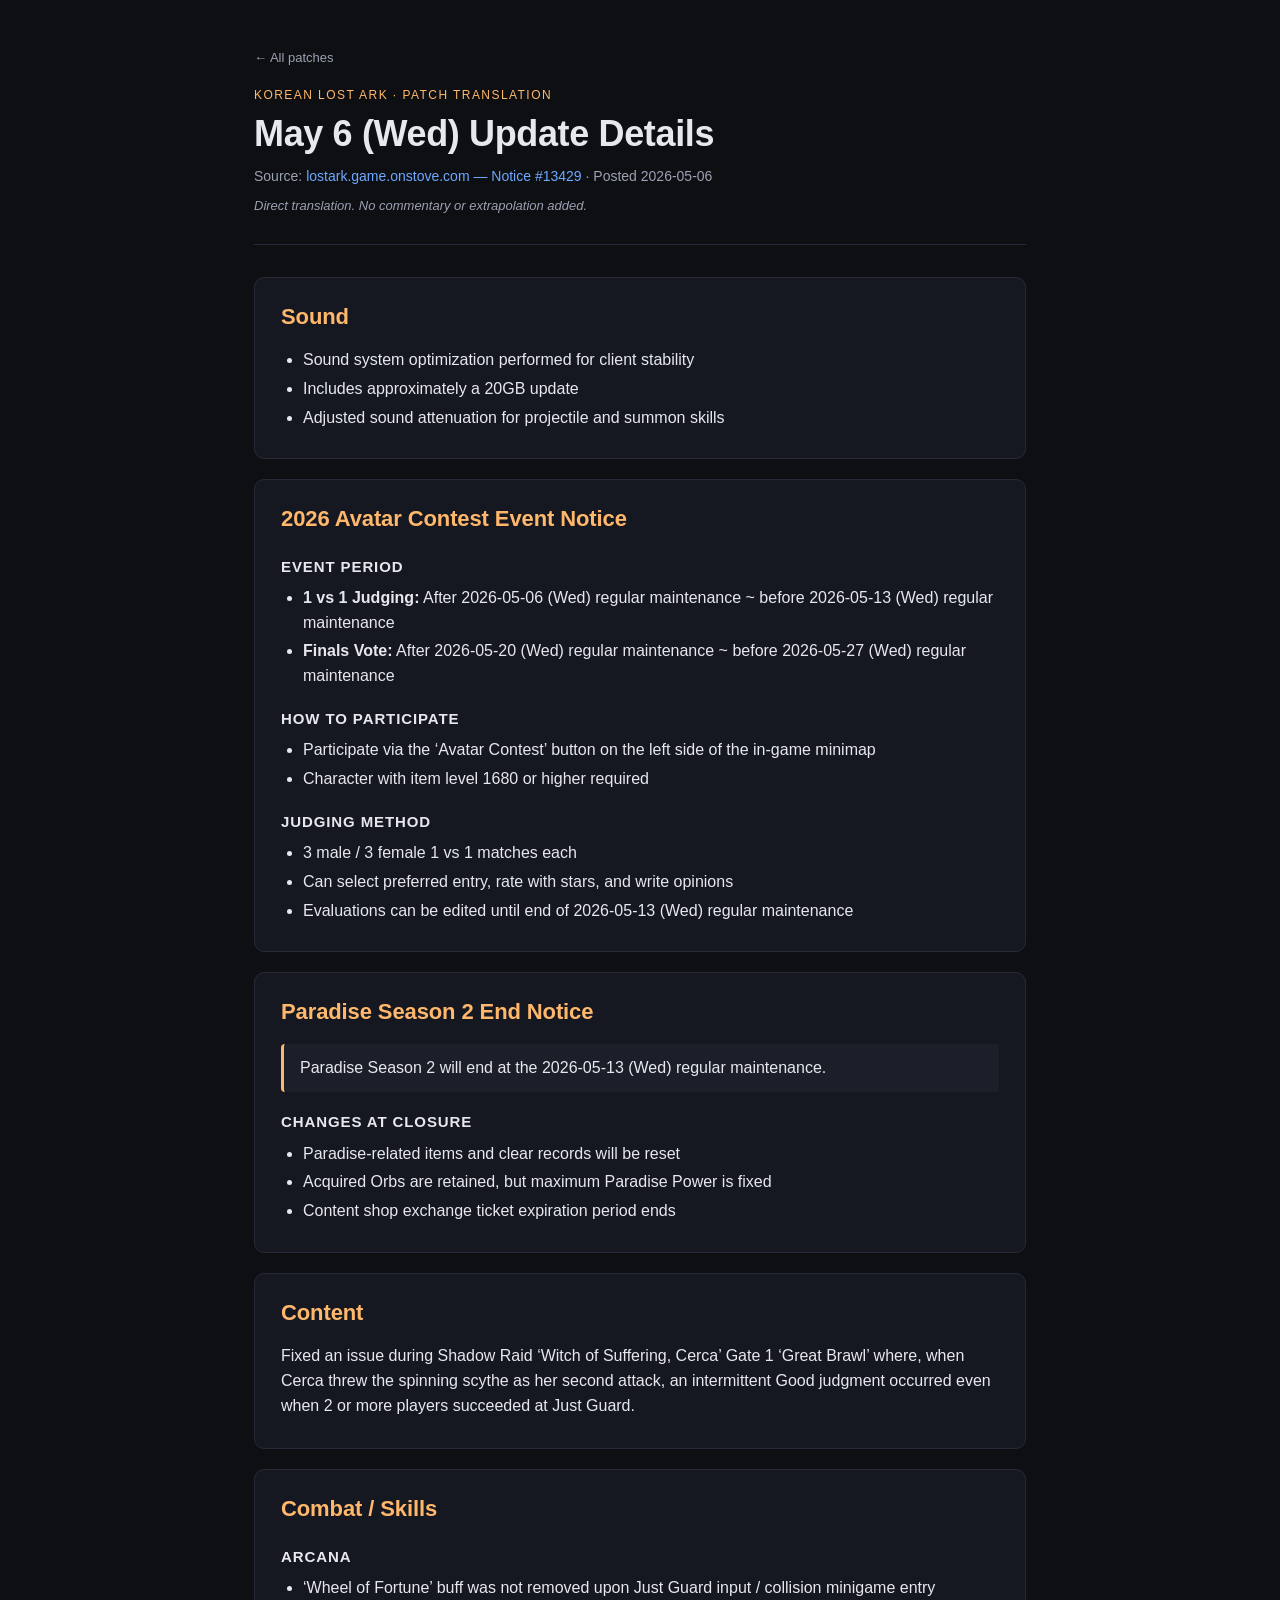
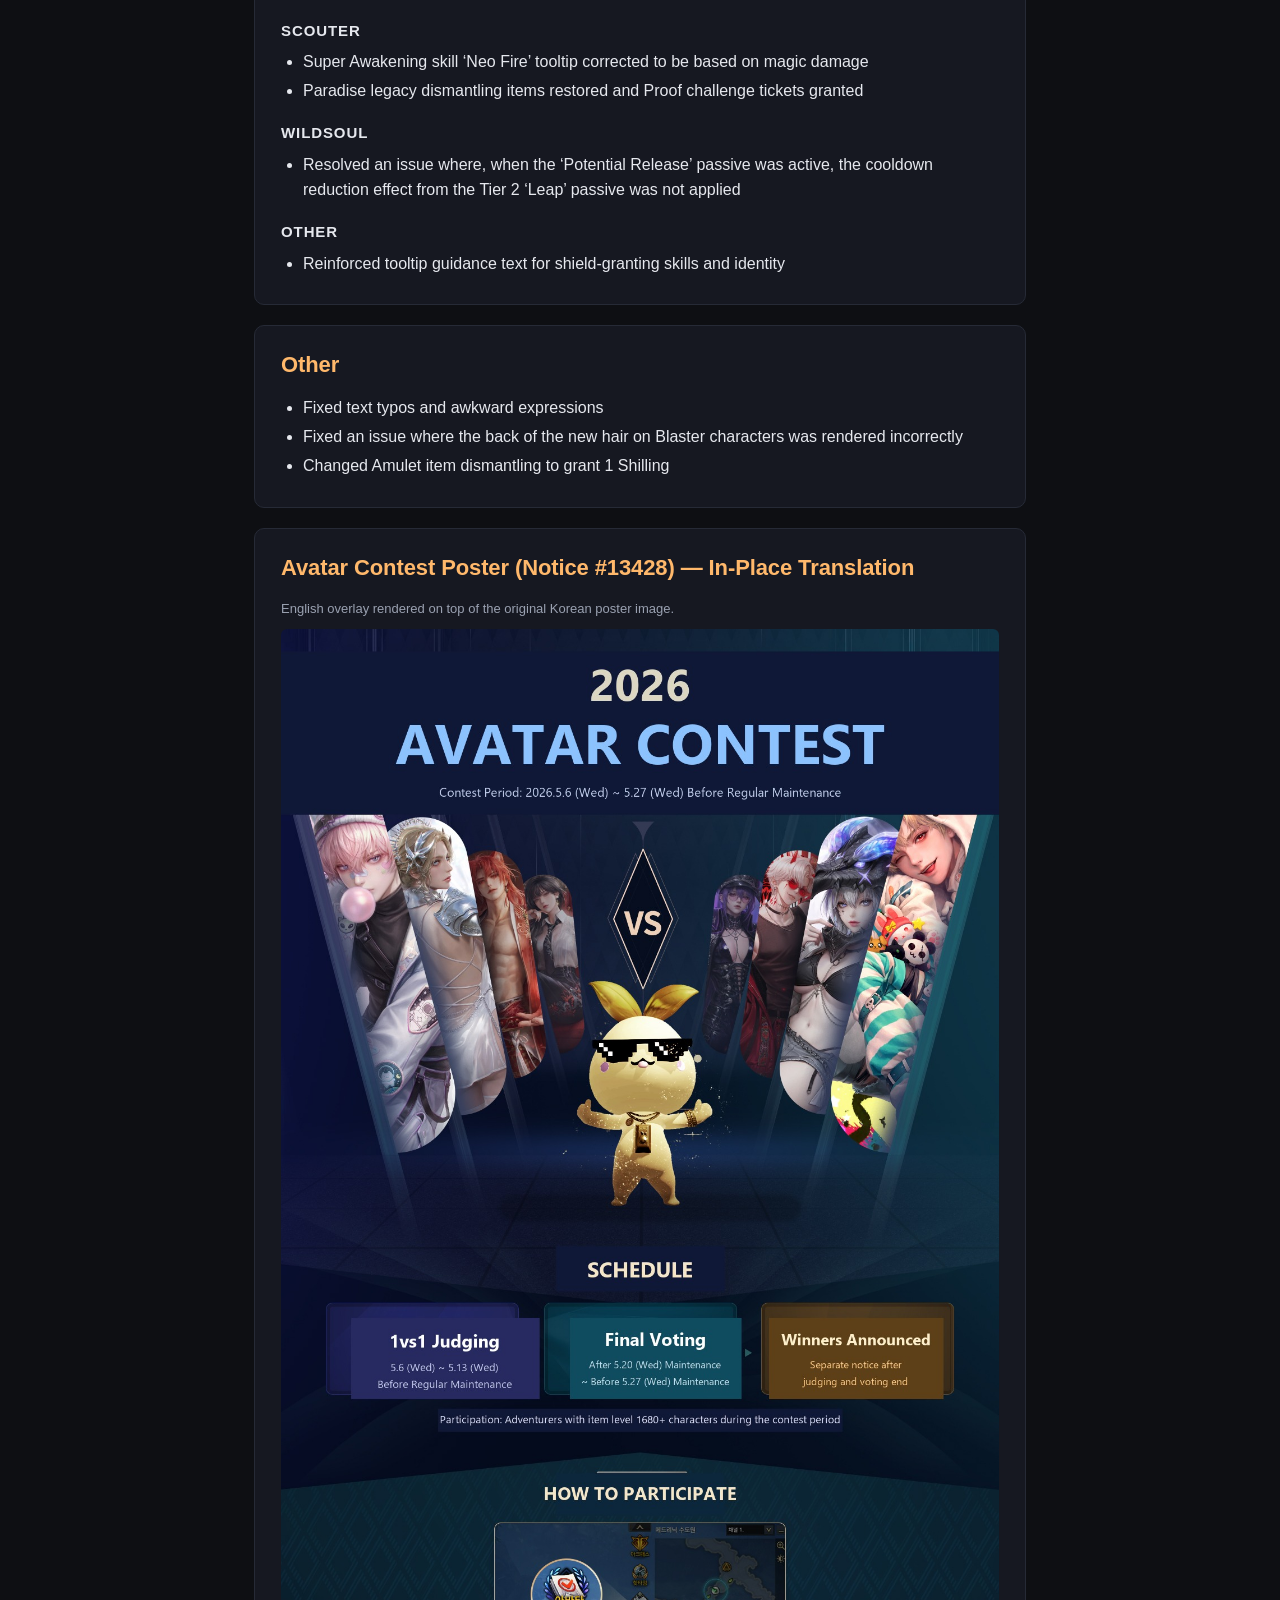
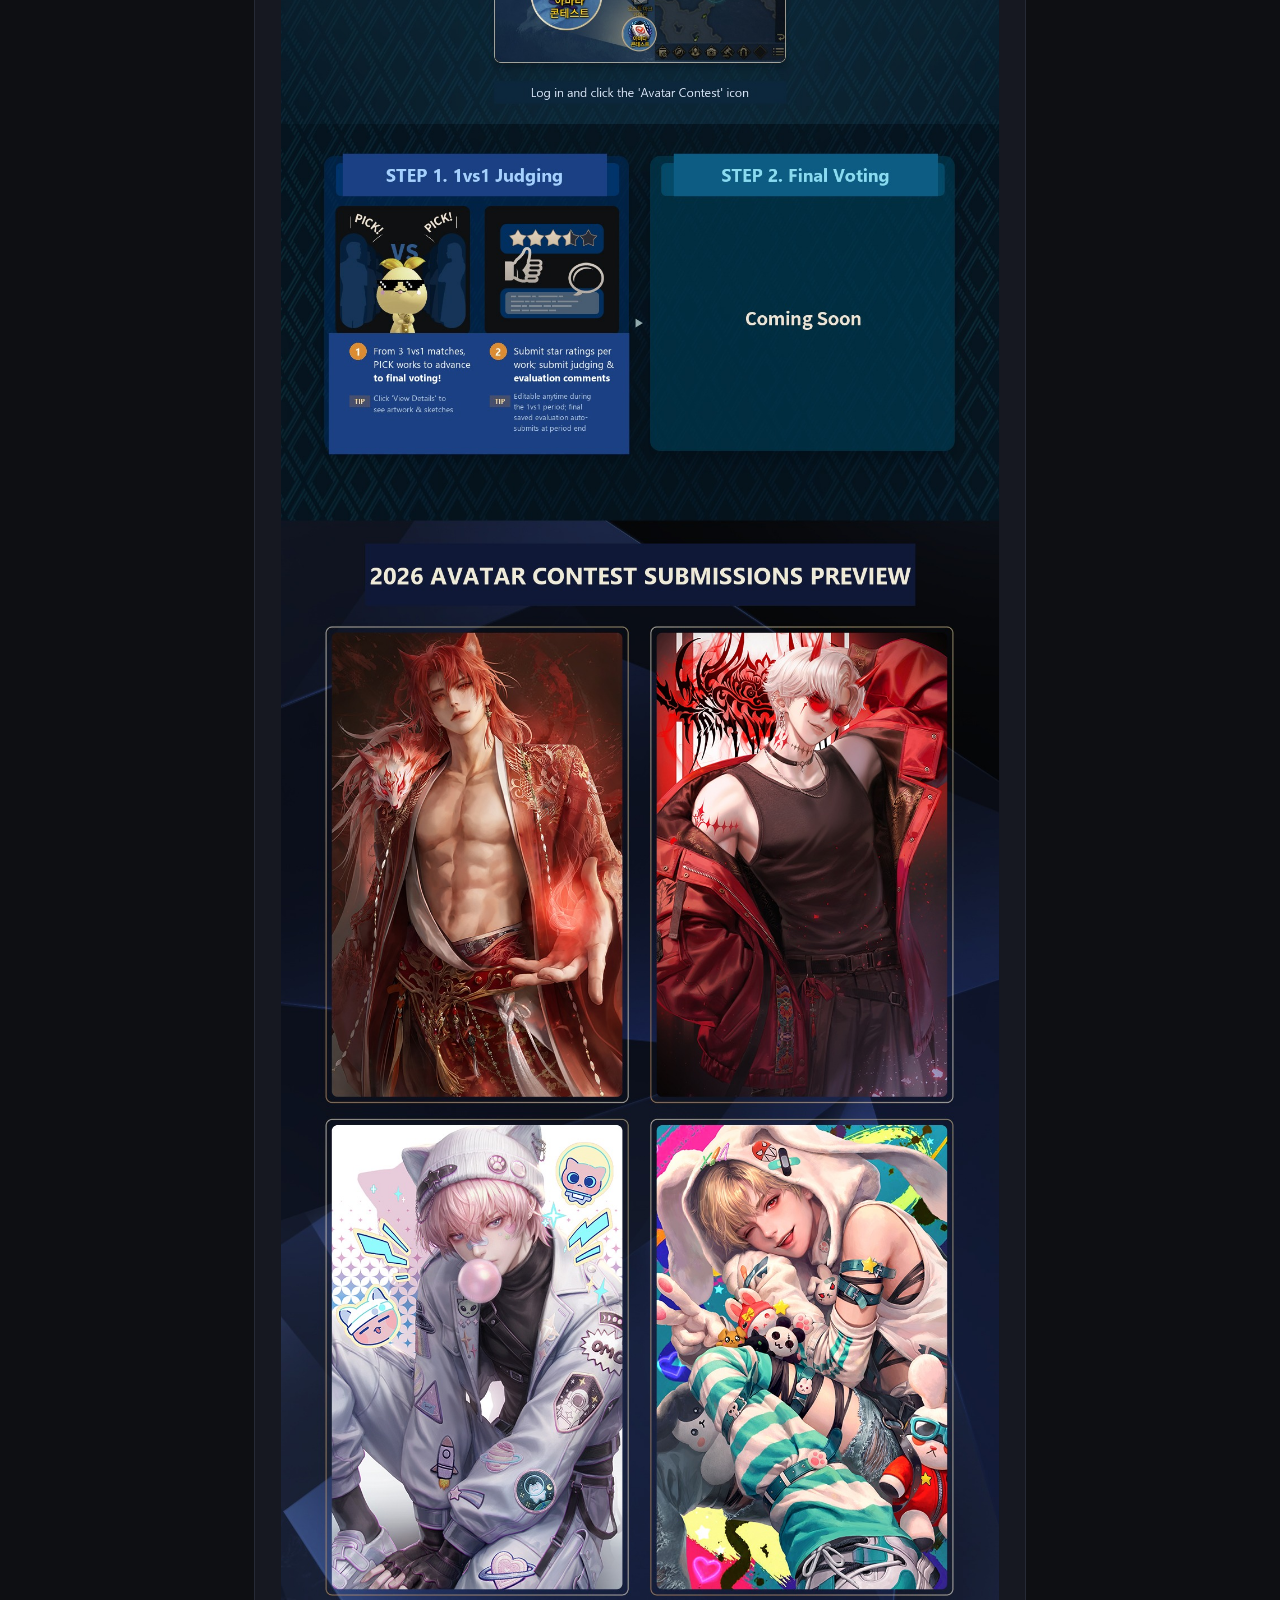
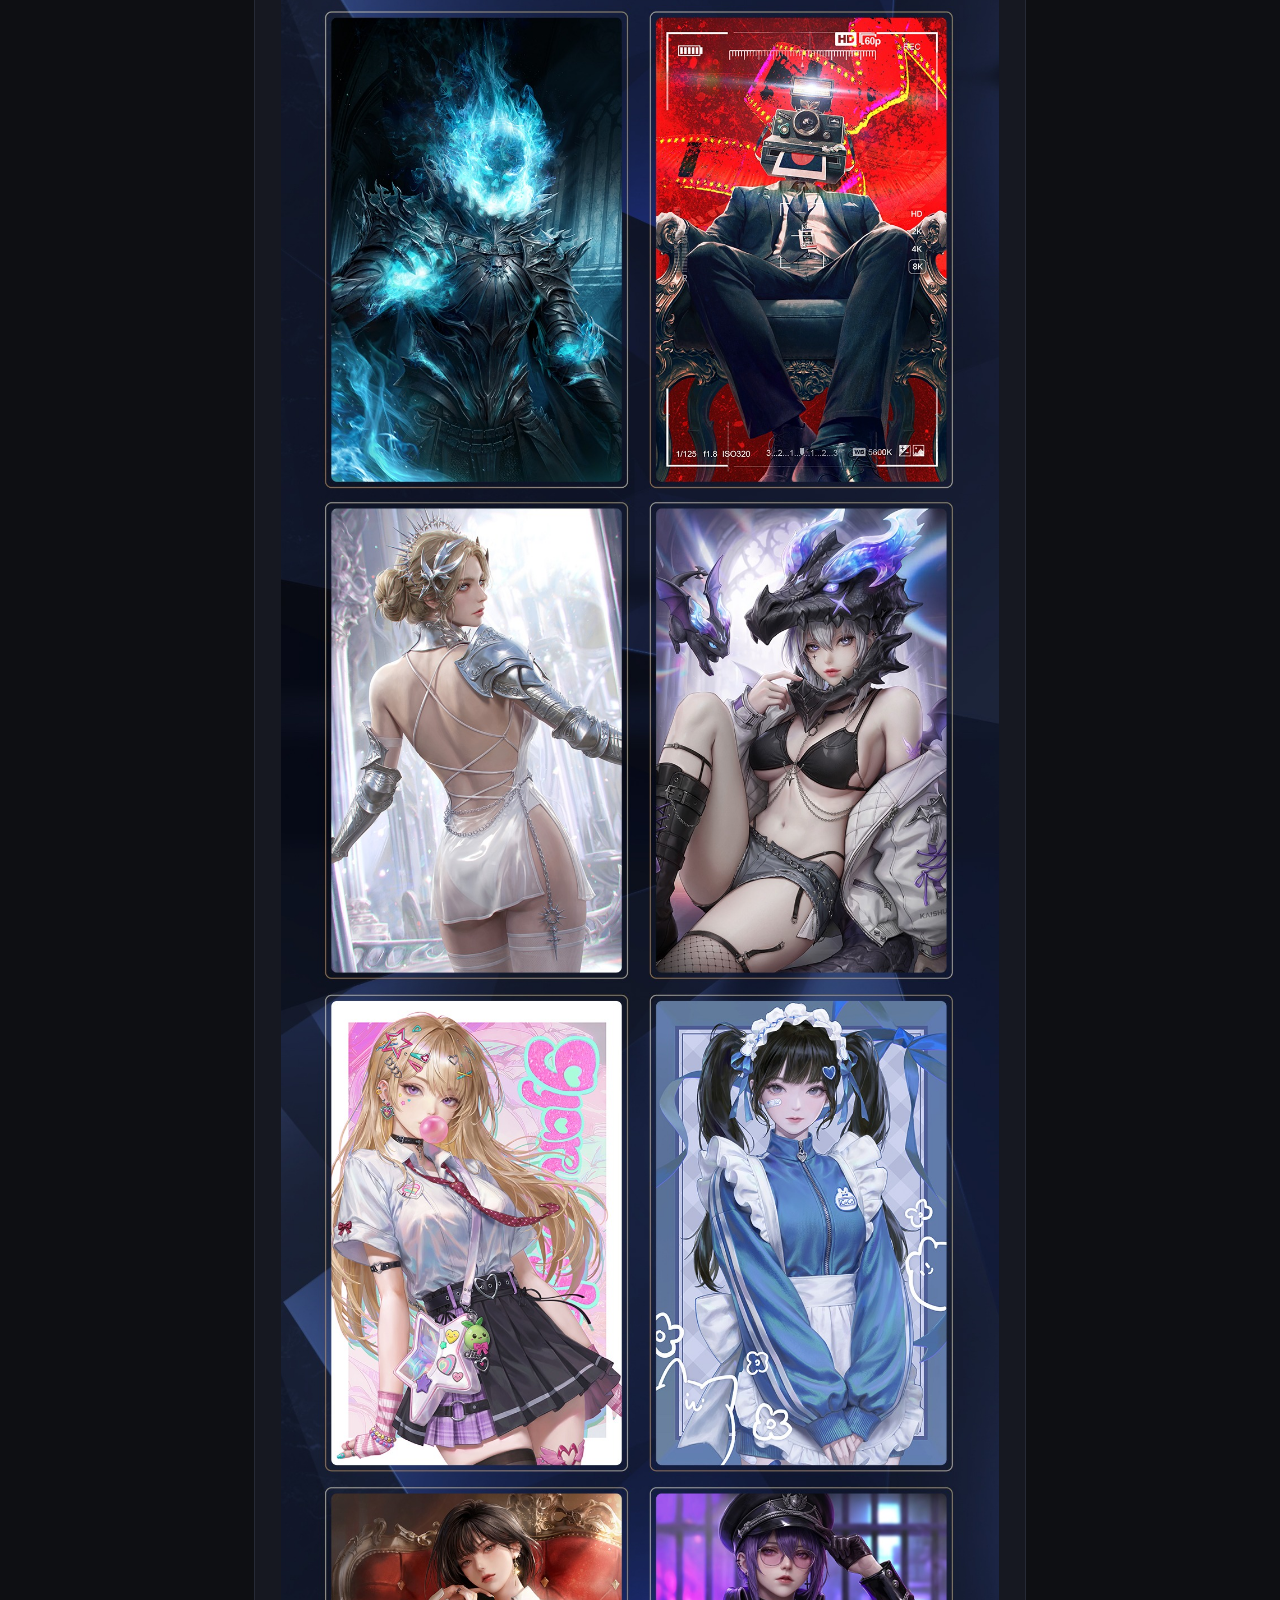
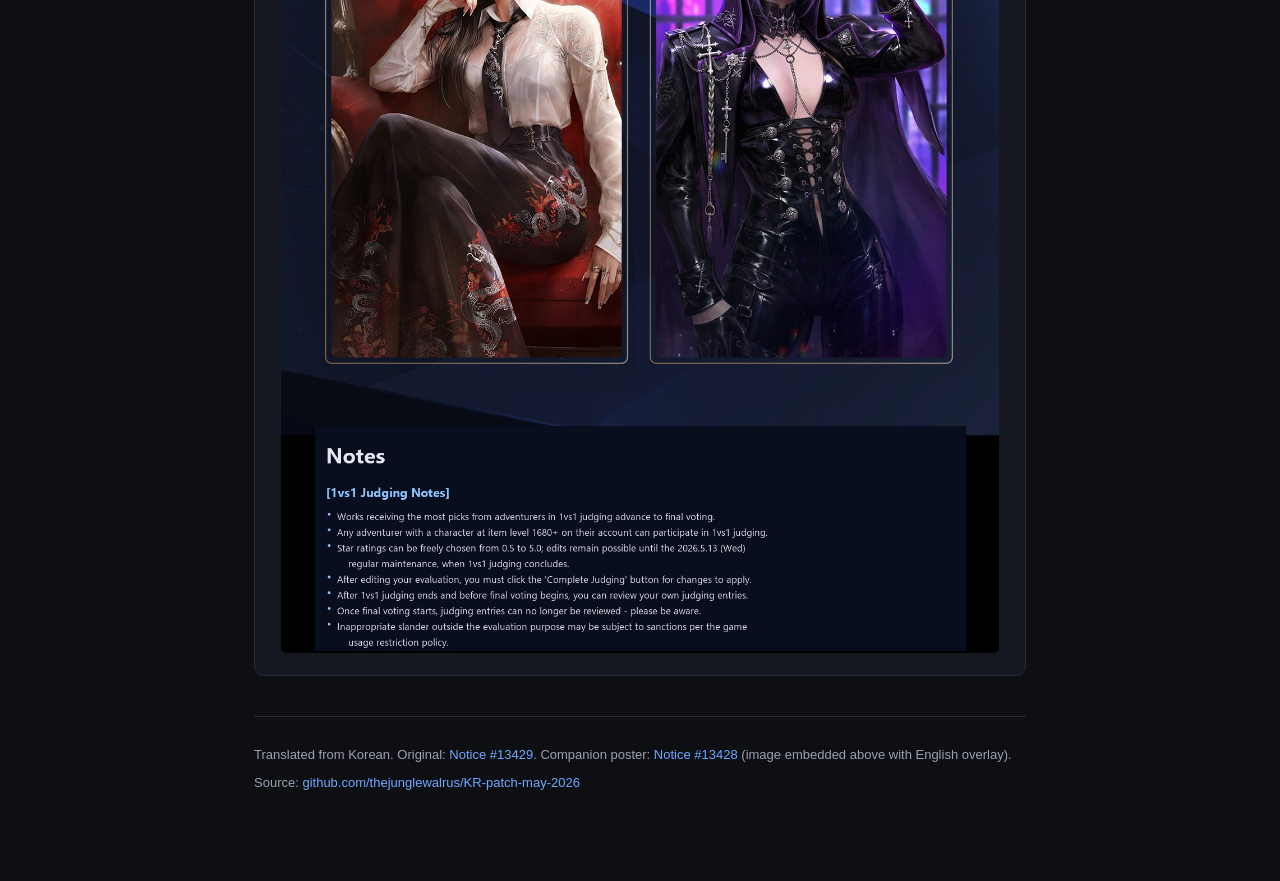
==== patch-2026-05-06.html @ fd9c6ab4 "Add May 27 patch (#13449) + restructure into a hub index - Move May 6 content to patch-2026-05-06.ht" ====
<!doctype html>
<html lang="en">
<head>
<meta charset="utf-8" />
<meta name="viewport" content="width=device-width, initial-scale=1" />
<title>KR Lost Ark — May 6, 2026 Patch Notes (English)</title>
<meta name="description" content="English translation of the Korean Lost Ark May 6, 2026 patch notes." />
<link rel="stylesheet" href="style.css" />
</head>
<body>
<main>
  <p class="nav"><a href="./">&larr; All patches</a></p>

  <header class="hero">
    <p class="kicker">Korean Lost Ark · Patch Translation</p>
    <h1>May 6 (Wed) Update Details</h1>
    <p class="meta">
      Source: <a href="https://lostark.game.onstove.com/News/Notice/Views/13429" rel="noopener" target="_blank">lostark.game.onstove.com — Notice #13429</a>
      · Posted 2026-05-06
    </p>
    <p class="disclaimer">Direct translation. No commentary or extrapolation added.</p>
  </header>

  <section>
    <h2>Sound</h2>
    <ul>
      <li>Sound system optimization performed for client stability</li>
      <li>Includes approximately a 20GB update</li>
      <li>Adjusted sound attenuation for projectile and summon skills</li>
    </ul>
  </section>

  <section>
    <h2>2026 Avatar Contest Event Notice</h2>

    <h3>Event Period</h3>
    <ul>
      <li><strong>1 vs 1 Judging:</strong> After 2026-05-06 (Wed) regular maintenance ~ before 2026-05-13 (Wed) regular maintenance</li>
      <li><strong>Finals Vote:</strong> After 2026-05-20 (Wed) regular maintenance ~ before 2026-05-27 (Wed) regular maintenance</li>
    </ul>

    <h3>How to Participate</h3>
    <ul>
      <li>Participate via the &lsquo;Avatar Contest&rsquo; button on the left side of the in-game minimap</li>
      <li>Character with item level 1680 or higher required</li>
    </ul>

    <h3>Judging Method</h3>
    <ul>
      <li>3 male / 3 female 1 vs 1 matches each</li>
      <li>Can select preferred entry, rate with stars, and write opinions</li>
      <li>Evaluations can be edited until end of 2026-05-13 (Wed) regular maintenance</li>
    </ul>
  </section>

  <section>
    <h2>Paradise Season 2 End Notice</h2>
    <blockquote>Paradise Season 2 will end at the 2026-05-13 (Wed) regular maintenance.</blockquote>

    <h3>Changes at Closure</h3>
    <ul>
      <li>Paradise-related items and clear records will be reset</li>
      <li>Acquired Orbs are retained, but maximum Paradise Power is fixed</li>
      <li>Content shop exchange ticket expiration period ends</li>
    </ul>
  </section>

  <section>
    <h2>Content</h2>
    <p>
      Fixed an issue during Shadow Raid &lsquo;Witch of Suffering, Cerca&rsquo; Gate 1 &lsquo;Great Brawl&rsquo; where, when Cerca threw the spinning scythe as her second attack, an intermittent Good judgment occurred even when 2 or more players succeeded at Just Guard.
    </p>
  </section>

  <section>
    <h2>Combat / Skills</h2>

    <h3>Arcana</h3>
    <ul>
      <li>&lsquo;Wheel of Fortune&rsquo; buff was not removed upon Just Guard input / collision minigame entry</li>
    </ul>

    <h3>Scouter</h3>
    <ul>
      <li>Super Awakening skill &lsquo;Neo Fire&rsquo; tooltip corrected to be based on magic damage</li>
      <li>Paradise legacy dismantling items restored and Proof challenge tickets granted</li>
    </ul>

    <h3>Wildsoul</h3>
    <ul>
      <li>Resolved an issue where, when the &lsquo;Potential Release&rsquo; passive was active, the cooldown reduction effect from the Tier 2 &lsquo;Leap&rsquo; passive was not applied</li>
    </ul>

    <h3>Other</h3>
    <ul>
      <li>Reinforced tooltip guidance text for shield-granting skills and identity</li>
    </ul>
  </section>

  <section>
    <h2>Other</h2>
    <ul>
      <li>Fixed text typos and awkward expressions</li>
      <li>Fixed an issue where the back of the new hair on Blaster characters was rendered incorrectly</li>
      <li>Changed Amulet item dismantling to grant 1 Shilling</li>
    </ul>
  </section>

  <section class="poster">
    <h2>Avatar Contest Poster (Notice #13428) — In-Place Translation</h2>
    <p class="poster-note">English overlay rendered on top of the original Korean poster image.</p>
    <a href="images/avatar-contest-translated.jpg" target="_blank" rel="noopener">
      <img src="images/avatar-contest-translated.jpg"
           alt="2026 Avatar Contest poster, Korean text replaced with English translation in place"
           loading="lazy" />
    </a>
  </section>

  <footer>
    <p>
      Translated from Korean. Original: <a href="https://lostark.game.onstove.com/News/Notice/Views/13429" rel="noopener" target="_blank">Notice #13429</a>.
      Companion poster: <a href="https://lostark.game.onstove.com/News/Notice/Views/13428" rel="noopener" target="_blank">Notice #13428</a> (image embedded above with English overlay).
    </p>
    <p class="repo">Source: <a href="https://github.com/thejunglewalrus/KR-patch-may-2026" rel="noopener" target="_blank">github.com/thejunglewalrus/KR-patch-may-2026</a></p>
  </footer>
</main>
</body>
</html>
---- style.css ----
:root {
  --bg: #0e0f13;
  --panel: #161821;
  --border: #262a36;
  --text: #e6e8ee;
  --muted: #9aa1b1;
  --accent: #ffb86b;
  --accent-2: #6ea8ff;
  --quote: #1c1f2a;
}

* { box-sizing: border-box; }

html, body {
  margin: 0;
  padding: 0;
  background: var(--bg);
  color: var(--text);
  font-family: -apple-system, BlinkMacSystemFont, "Segoe UI", Roboto, "Helvetica Neue", Arial, sans-serif;
  line-height: 1.55;
  -webkit-font-smoothing: antialiased;
}

main {
  max-width: 820px;
  margin: 0 auto;
  padding: 48px 24px 80px;
}

a {
  color: var(--accent-2);
  text-decoration: none;
}
a:hover { text-decoration: underline; }

.hero {
  border-bottom: 1px solid var(--border);
  padding-bottom: 28px;
  margin-bottom: 32px;
}

.kicker {
  text-transform: uppercase;
  letter-spacing: 0.12em;
  font-size: 12px;
  color: var(--accent);
  margin: 0 0 8px;
}

h1 {
  font-size: 36px;
  line-height: 1.15;
  margin: 0 0 12px;
  letter-spacing: -0.01em;
}

.meta {
  color: var(--muted);
  font-size: 14px;
  margin: 0 0 6px;
}

.disclaimer {
  color: var(--muted);
  font-size: 13px;
  font-style: italic;
  margin: 8px 0 0;
}

section {
  background: var(--panel);
  border: 1px solid var(--border);
  border-radius: 10px;
  padding: 22px 26px;
  margin: 0 0 20px;
}

h2 {
  font-size: 22px;
  margin: 0 0 14px;
  color: var(--accent);
  letter-spacing: -0.005em;
}

h3 {
  font-size: 15px;
  margin: 18px 0 8px;
  color: var(--text);
  text-transform: uppercase;
  letter-spacing: 0.06em;
}

ul {
  margin: 6px 0 6px;
  padding-left: 22px;
}

li {
  margin: 4px 0;
}

p { margin: 8px 0; }

blockquote {
  margin: 10px 0;
  padding: 12px 16px;
  background: var(--quote);
  border-left: 3px solid var(--accent);
  border-radius: 4px;
  color: var(--text);
}

.nav {
  font-size: 13px;
  color: var(--muted);
  margin: 0 0 18px;
}

.nav a {
  color: var(--muted);
}

.patch-list {
  list-style: none;
  padding: 0;
  margin: 0;
}

.patch-list li {
  border-top: 1px solid var(--border);
  padding: 16px 0;
  margin: 0;
}

.patch-list li:first-child {
  border-top: none;
  padding-top: 4px;
}

.patch-list a {
  display: block;
  font-size: 17px;
  margin-bottom: 6px;
}

.patch-list .patch-meta {
  display: block;
  color: var(--muted);
  font-size: 13.5px;
  line-height: 1.5;
}

.translation-notes h2 {
  color: var(--accent-2);
}

.translation-notes li {
  font-size: 14px;
  color: var(--muted);
}

.translation-notes li strong {
  color: var(--text);
}

.poster img {
  display: block;
  width: 100%;
  height: auto;
  border-radius: 6px;
  margin-top: 10px;
}

.poster-note {
  color: var(--muted);
  font-size: 13px;
  margin: 0 0 4px;
}

footer {
  margin-top: 40px;
  padding-top: 20px;
  border-top: 1px solid var(--border);
  font-size: 13px;
  color: var(--muted);
}

footer .repo { margin-top: 6px; }

@media (max-width: 600px) {
  main { padding: 28px 16px 60px; }
  h1 { font-size: 28px; }
  section { padding: 18px 18px; }
}
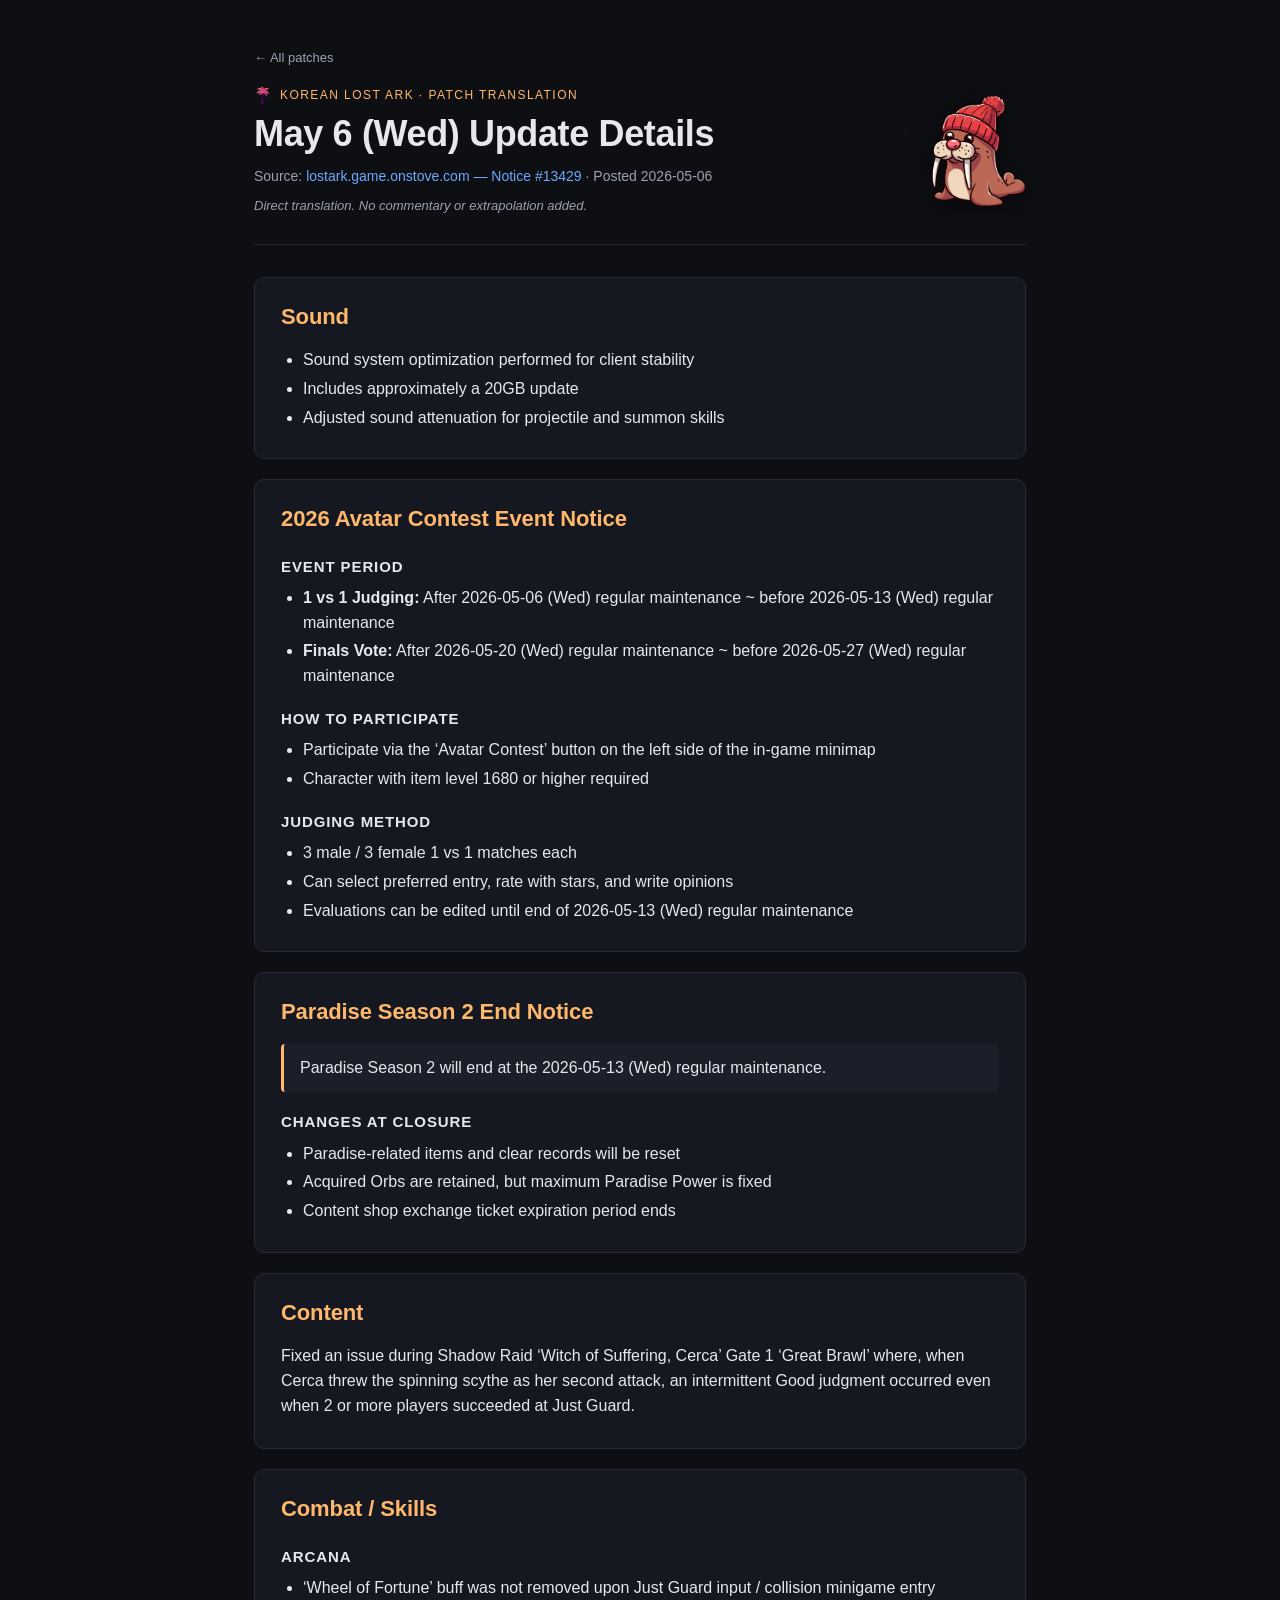
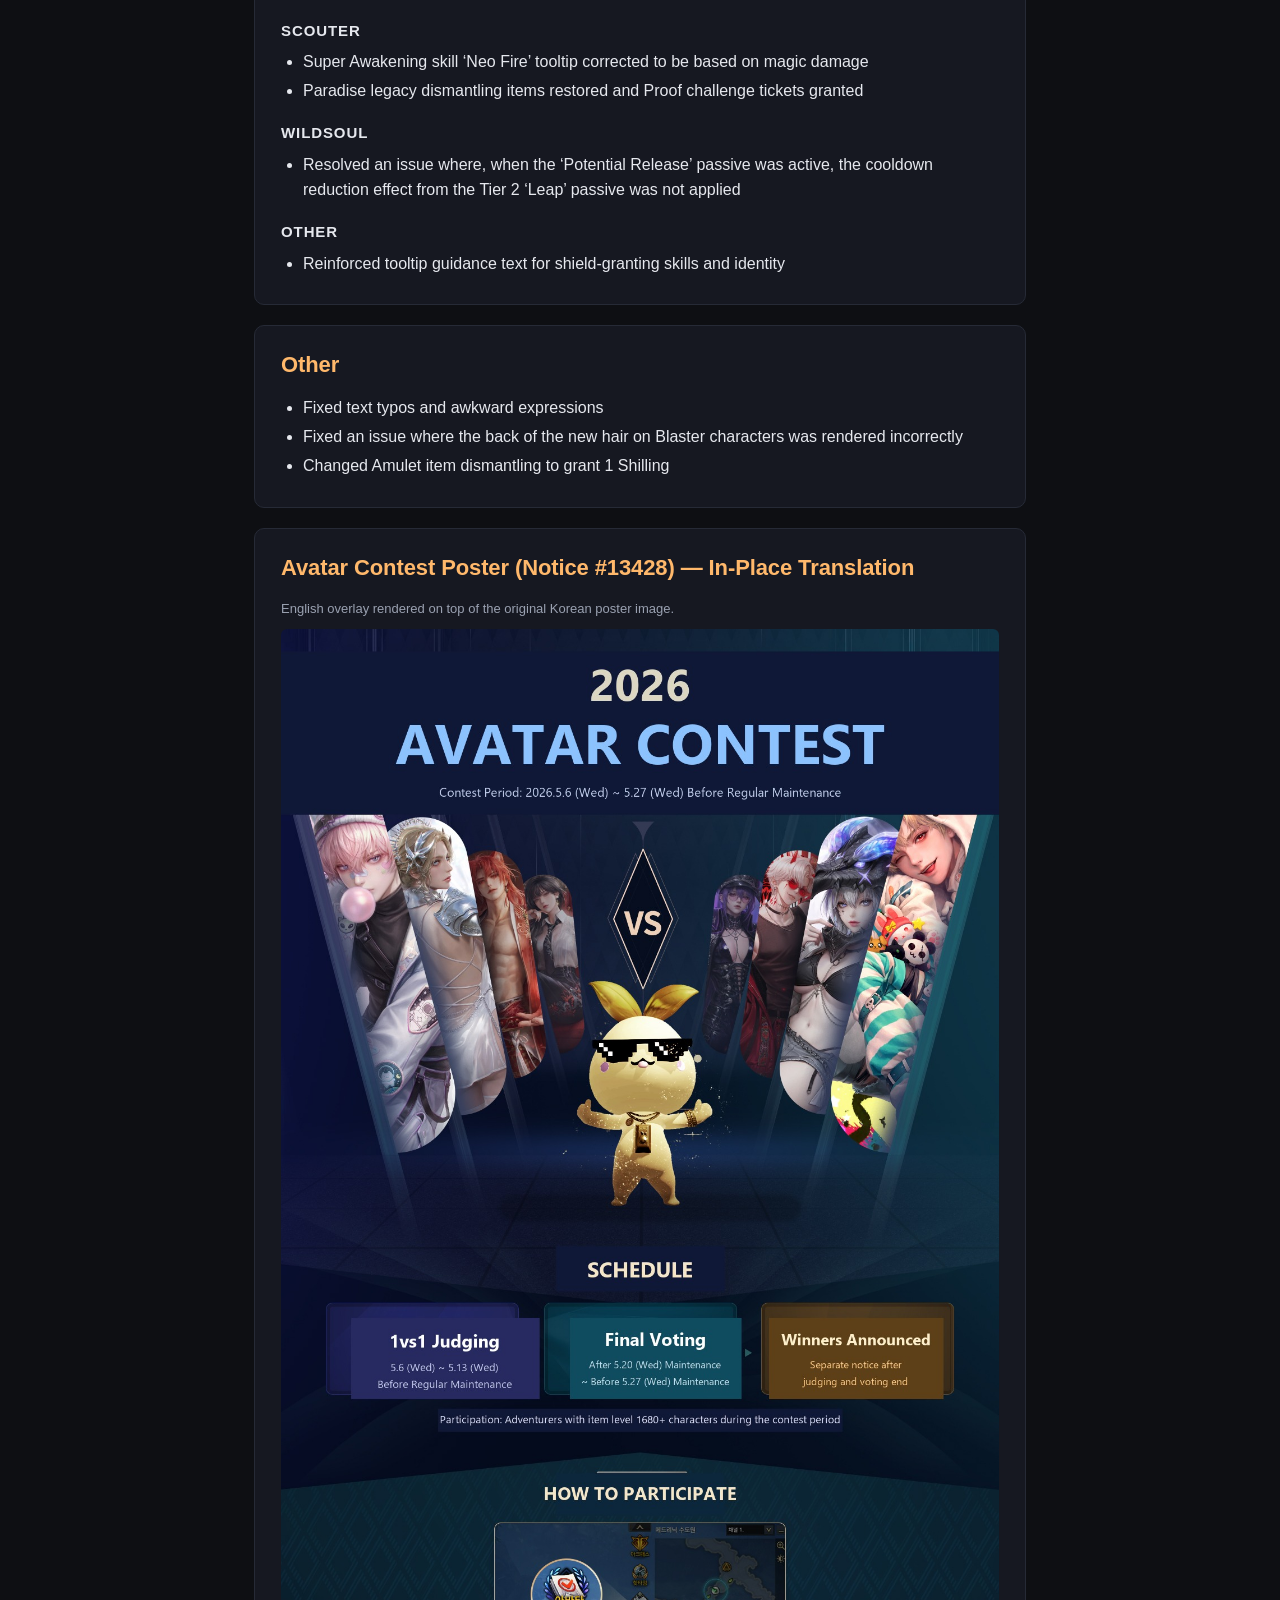
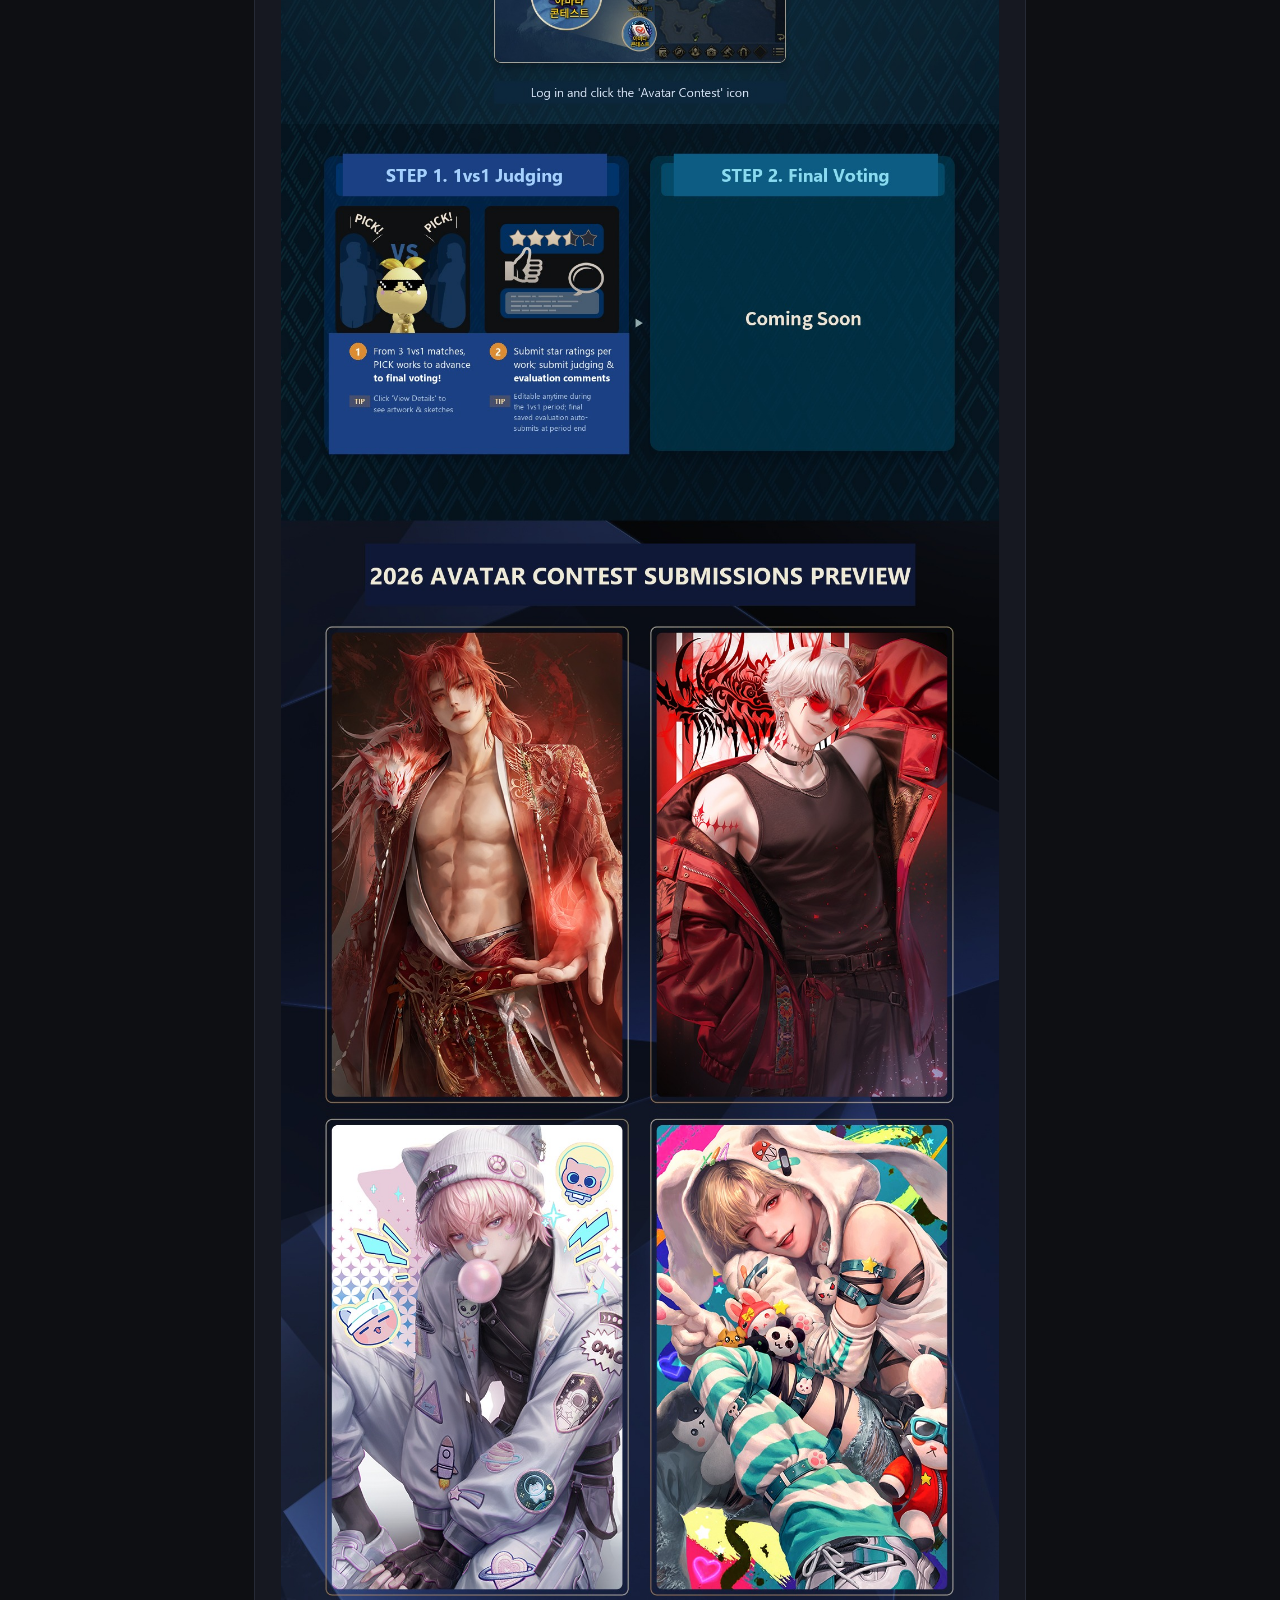
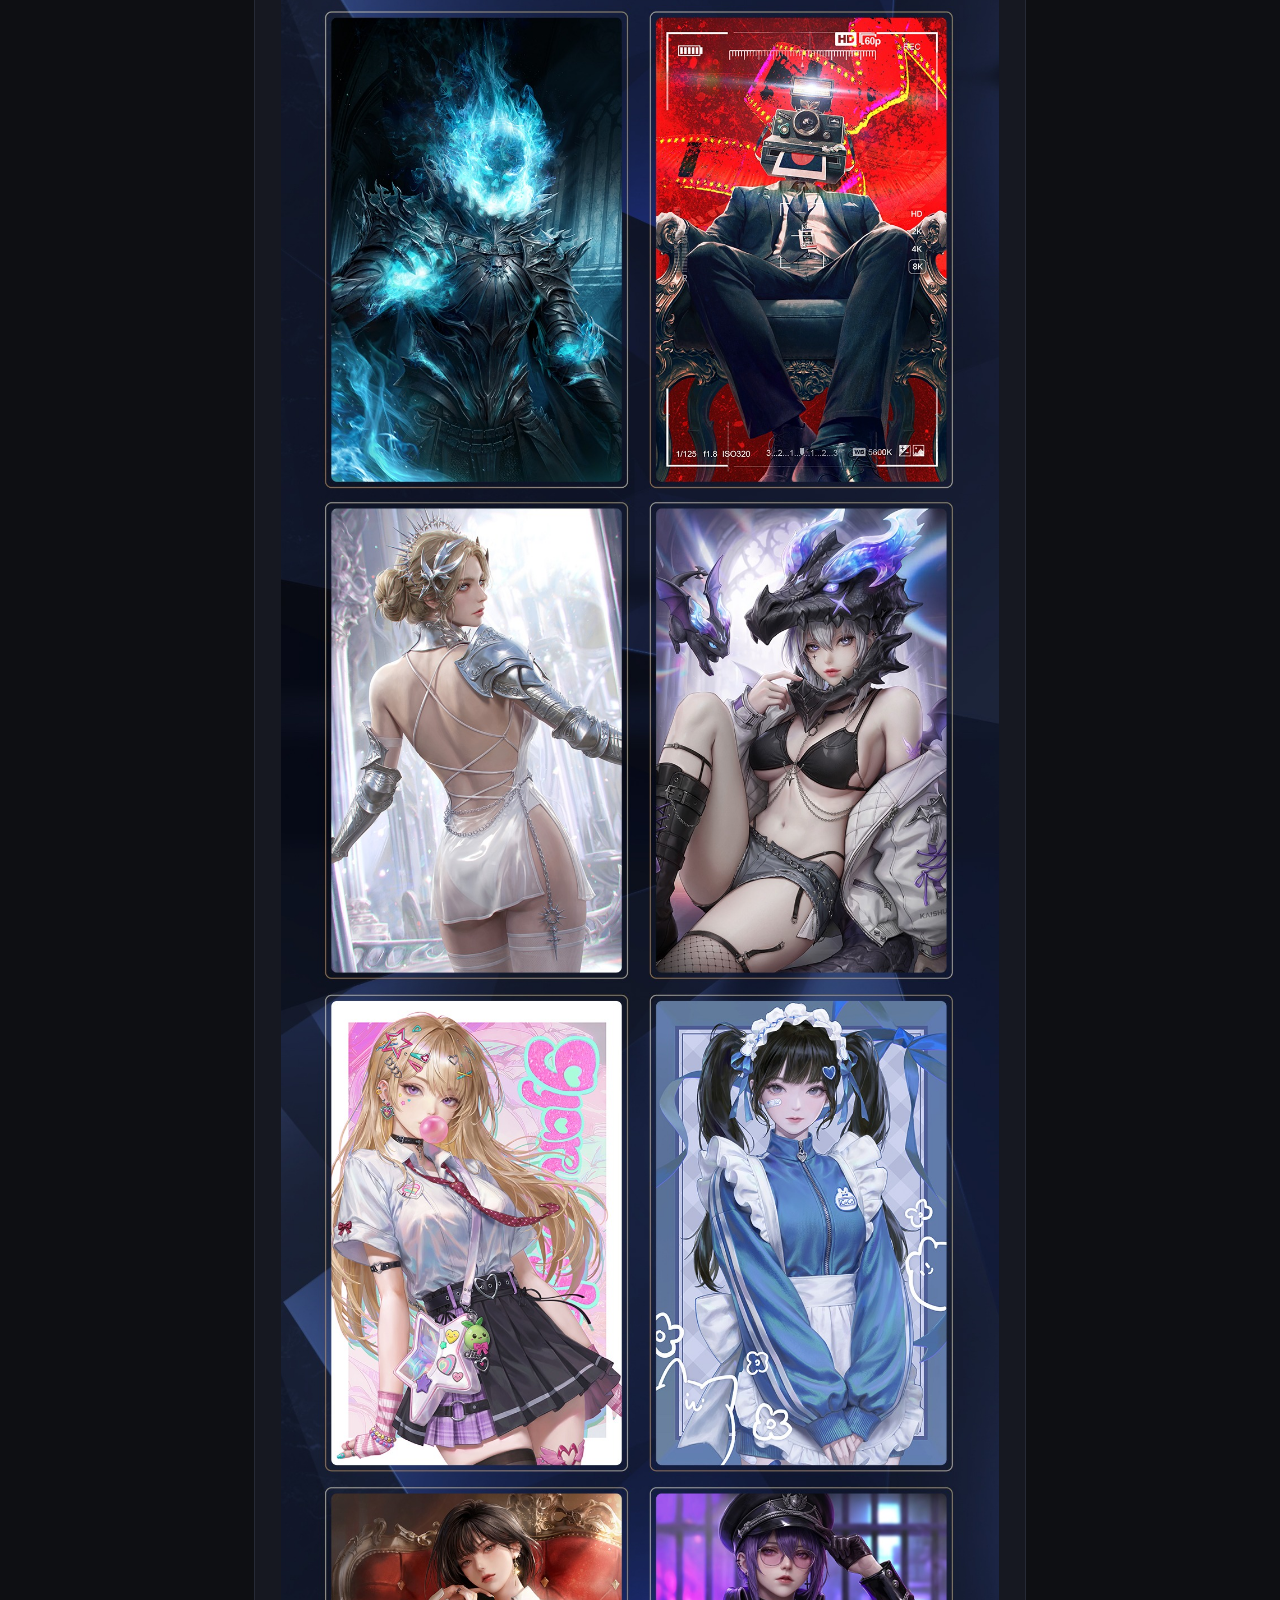
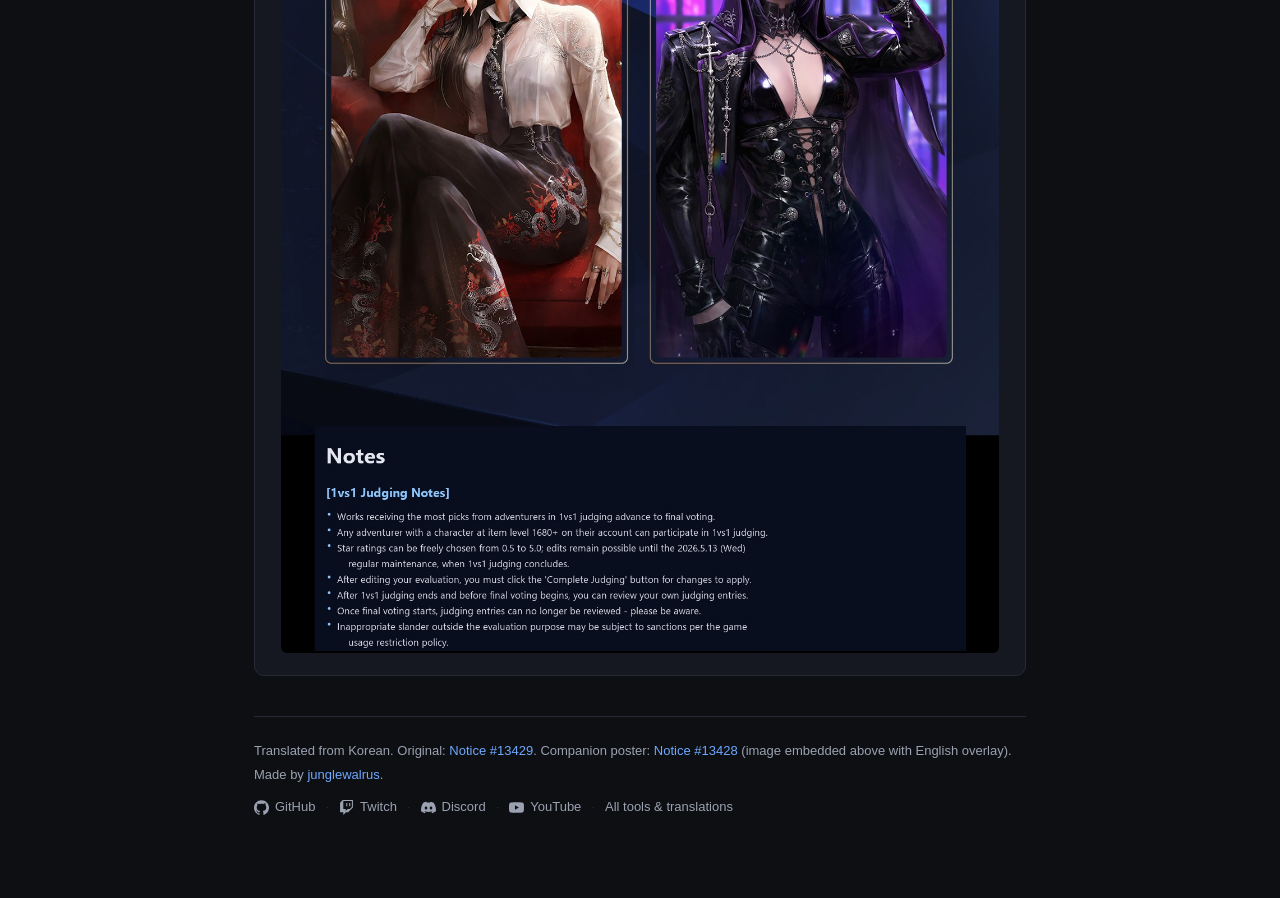
==== commit b6ac6043: "Standardize footer/social links + walrus branding across pages Co-Authored-By: Claude Fable 5 <norep" ====
--- a/patch-2026-05-06.html
+++ b/patch-2026-05-06.html
@@ -5,6 +5,7 @@
 <meta name="viewport" content="width=device-width, initial-scale=1" />
 <title>KR Lost Ark — May 6, 2026 Patch Notes (English)</title>
 <meta name="description" content="English translation of the Korean Lost Ark May 6, 2026 patch notes." />
+<link rel="icon" href="assets/walrus.png" type="image/png" />
 <link rel="stylesheet" href="style.css" />
 </head>
 <body>
@@ -12,13 +13,16 @@
   <p class="nav"><a href="./">&larr; All patches</a></p>
 
   <header class="hero">
-    <p class="kicker">Korean Lost Ark · Patch Translation</p>
-    <h1>May 6 (Wed) Update Details</h1>
-    <p class="meta">
-      Source: <a href="https://lostark.game.onstove.com/News/Notice/Views/13429" rel="noopener" target="_blank">lostark.game.onstove.com — Notice #13429</a>
-      · Posted 2026-05-06
-    </p>
-    <p class="disclaimer">Direct translation. No commentary or extrapolation added.</p>
+    <div class="hero-text">
+      <p class="kicker"><img src="assets/palm.png" alt="" />Korean Lost Ark · Patch Translation</p>
+      <h1>May 6 (Wed) Update Details</h1>
+      <p class="meta">
+        Source: <a href="https://lostark.game.onstove.com/News/Notice/Views/13429" rel="noopener" target="_blank">lostark.game.onstove.com — Notice #13429</a>
+        · Posted 2026-05-06
+      </p>
+      <p class="disclaimer">Direct translation. No commentary or extrapolation added.</p>
+    </div>
+    <img class="hero-mascot" src="assets/walrus.png" alt="Jungle Walrus mascot" />
   </header>
 
   <section>
@@ -116,12 +120,35 @@
     </a>
   </section>
 
-  <footer>
+  <footer class="site-footer">
     <p>
       Translated from Korean. Original: <a href="https://lostark.game.onstove.com/News/Notice/Views/13429" rel="noopener" target="_blank">Notice #13429</a>.
       Companion poster: <a href="https://lostark.game.onstove.com/News/Notice/Views/13428" rel="noopener" target="_blank">Notice #13428</a> (image embedded above with English overlay).
     </p>
-    <p class="repo">Source: <a href="https://github.com/thejunglewalrus/KR-patch-may-2026" rel="noopener" target="_blank">github.com/thejunglewalrus/KR-patch-may-2026</a></p>
+    <p>Made by <a href="https://www.twitch.tv/thejunglewalrus" rel="noopener" target="_blank">junglewalrus</a>.</p>
+    <nav class="footer-links">
+      <a href="https://github.com/thejunglewalrus/KR-patch-may-2026" rel="noopener" target="_blank">
+        <svg class="icon" viewBox="0 0 24 24" fill="currentColor" aria-hidden="true"><path d="M12 .297c-6.63 0-12 5.373-12 12 0 5.303 3.438 9.8 8.205 11.385.6.113.82-.258.82-.577 0-.285-.01-1.04-.015-2.04-3.338.724-4.042-1.61-4.042-1.61C4.422 18.07 3.633 17.7 3.633 17.7c-1.087-.744.084-.729.084-.729 1.205.084 1.838 1.236 1.838 1.236 1.07 1.835 2.809 1.305 3.495.998.108-.776.417-1.305.76-1.605-2.665-.3-5.466-1.332-5.466-5.93 0-1.31.465-2.38 1.235-3.22-.135-.303-.54-1.523.105-3.176 0 0 1.005-.322 3.3 1.23.96-.267 1.98-.399 3-.405 1.02.006 2.04.138 3 .405 2.28-1.552 3.285-1.23 3.285-1.23.645 1.653.24 2.873.12 3.176.765.84 1.23 1.91 1.23 3.22 0 4.61-2.805 5.625-5.475 5.92.42.36.81 1.096.81 2.22 0 1.606-.015 2.896-.015 3.286 0 .315.21.69.825.57C20.565 22.092 24 17.592 24 12.297c0-6.627-5.373-12-12-12"/></svg>
+        GitHub
+      </a>
+      <span class="dot">&middot;</span>
+      <a href="https://www.twitch.tv/thejunglewalrus" rel="noopener" target="_blank">
+        <svg class="icon" viewBox="0 0 24 24" fill="currentColor" aria-hidden="true"><path d="M11.571 4.714h1.715v5.143H11.57zm4.715 0H18v5.143h-1.714zM6 0L1.714 4.286v15.428h5.143V24l4.286-4.286h3.428L22.286 12V0zm14.571 11.143l-3.428 3.428h-3.429l-3 3v-3H6.857V1.714h13.714z"/></svg>
+        Twitch
+      </a>
+      <span class="dot">&middot;</span>
+      <a href="https://discord.gg/area-chat" rel="noopener" target="_blank">
+        <svg class="icon" viewBox="0 0 24 24" fill="currentColor" aria-hidden="true"><path d="M20.317 4.37a19.791 19.791 0 0 0-4.885-1.515.074.074 0 0 0-.079.037c-.21.375-.444.864-.608 1.25a18.27 18.27 0 0 0-5.487 0 12.64 12.64 0 0 0-.617-1.25.077.077 0 0 0-.079-.037A19.736 19.736 0 0 0 3.677 4.37a.07.07 0 0 0-.032.027C.533 9.046-.32 13.58.099 18.057a.082.082 0 0 0 .031.057 19.9 19.9 0 0 0 5.993 3.03.078.078 0 0 0 .084-.028 14.09 14.09 0 0 0 1.226-1.994.076.076 0 0 0-.041-.106 13.107 13.107 0 0 1-1.872-.892.077.077 0 0 1-.008-.128 10.2 10.2 0 0 0 .372-.292.074.074 0 0 1 .077-.01c3.928 1.793 8.18 1.793 12.062 0a.074.074 0 0 1 .078.01c.12.098.246.198.373.292a.077.077 0 0 1-.006.127 12.299 12.299 0 0 1-1.873.892.077.077 0 0 0-.041.107c.36.698.772 1.362 1.225 1.993a.076.076 0 0 0 .084.028 19.839 19.839 0 0 0 6.002-3.03.077.077 0 0 0 .032-.054c.5-5.177-.838-9.674-3.549-13.66a.061.061 0 0 0-.031-.03zM8.02 15.33c-1.183 0-2.157-1.085-2.157-2.419 0-1.333.956-2.419 2.157-2.419 1.21 0 2.176 1.096 2.157 2.42 0 1.333-.956 2.418-2.157 2.418zm7.975 0c-1.183 0-2.157-1.085-2.157-2.419 0-1.333.955-2.419 2.157-2.419 1.21 0 2.176 1.096 2.157 2.42 0 1.333-.946 2.418-2.157 2.418z"/></svg>
+        Discord
+      </a>
+      <span class="dot">&middot;</span>
+      <a href="https://www.youtube.com/@junglewalrus" rel="noopener" target="_blank">
+        <svg class="icon" viewBox="0 0 24 24" fill="currentColor" aria-hidden="true"><path d="M23.498 6.186a3.016 3.016 0 0 0-2.122-2.136C19.505 3.545 12 3.545 12 3.545s-7.505 0-9.378.505A3.017 3.017 0 0 0 .502 6.186C0 8.07 0 12 0 12s0 3.93.502 5.814a3.016 3.016 0 0 0 2.12 2.136c1.873.505 9.378.505 9.378.505s7.505 0 9.378-.505a3.015 3.015 0 0 0 2.122-2.136C24 15.93 24 12 24 12s0-3.93-.502-5.814zM9.545 15.568V8.432L15.818 12l-6.273 3.568z"/></svg>
+        YouTube
+      </a>
+      <span class="dot">&middot;</span>
+      <a href="https://thejunglewalrus.github.io/" rel="noopener">All tools &amp; translations</a>
+    </nav>
   </footer>
 </main>
 </body>
--- a/style.css
+++ b/style.css
@@ -37,6 +37,18 @@
   border-bottom: 1px solid var(--border);
   padding-bottom: 28px;
   margin-bottom: 32px;
+  display: flex;
+  align-items: center;
+  gap: 24px;
+}
+
+.hero-text { flex: 1; min-width: 0; }
+
+.hero-mascot {
+  flex: 0 0 auto;
+  width: 96px;
+  height: auto;
+  filter: drop-shadow(0 4px 12px rgba(0, 0, 0, 0.5));
 }
 
 .kicker {
@@ -45,6 +57,14 @@
   font-size: 12px;
   color: var(--accent);
   margin: 0 0 8px;
+  display: flex;
+  align-items: center;
+  gap: 8px;
+}
+
+.kicker img {
+  width: 18px;
+  height: 18px;
 }
 
 h1 {
@@ -110,6 +130,34 @@
   color: var(--text);
 }
 
+.note {
+  color: var(--muted);
+  font-size: 13.5px;
+}
+
+table {
+  border-collapse: collapse;
+  width: 100%;
+  margin: 12px 0;
+  font-size: 14px;
+}
+
+th, td {
+  border: 1px solid var(--border);
+  padding: 8px 12px;
+  text-align: left;
+  vertical-align: top;
+}
+
+th {
+  background: var(--quote);
+  color: var(--accent);
+  font-weight: 600;
+  white-space: nowrap;
+}
+
+td ul { margin: 0; padding-left: 18px; }
+
 .nav {
   font-size: 13px;
   color: var(--muted);
@@ -177,7 +225,84 @@
   margin: 0 0 4px;
 }
 
-footer {
+/* Per-image Translation / Original toggle (pure CSS, no JS).
+   Each figure needs a unique radio `name` so toggles are independent.
+   Order inside .fig-view must be: inputs, panels, tabs (sibling selectors). */
+.notice-figure { margin: 16px 0; }
+
+.notice-figure figcaption { margin-top: 6px; }
+
+.fig-view {
+  border: 1px solid var(--border);
+  border-radius: 8px;
+  overflow: hidden;
+  background: var(--quote);
+}
+
+.fig-toggle-input {
+  position: absolute;
+  opacity: 0;
+  width: 0;
+  height: 0;
+  pointer-events: none;
+}
+
+.fig-panel { display: none; padding: 14px 16px; }
+.fig-panel.fig-original { padding: 0; }
+.fig-panel.fig-original img { display: block; width: 100%; height: auto; }
+
+.fig-toggle-input.is-translation:checked ~ .fig-panel.fig-translation { display: block; }
+.fig-toggle-input.is-original:checked ~ .fig-panel.fig-original { display: block; }
+
+.fig-tabs {
+  display: flex;
+  gap: 4px;
+  padding: 8px;
+  border-top: 1px solid var(--border);
+  background: var(--panel);
+}
+
+.fig-tabs label {
+  padding: 5px 14px;
+  font-size: 13px;
+  color: var(--muted);
+  cursor: pointer;
+  border-radius: 6px;
+  border: 1px solid transparent;
+  user-select: none;
+}
+
+.fig-tabs label:hover { color: var(--text); }
+
+.fig-toggle-input.is-translation:checked ~ .fig-tabs .tab-translation,
+.fig-toggle-input.is-original:checked ~ .fig-tabs .tab-original {
+  color: var(--accent);
+  border-color: var(--border);
+  background: var(--bg);
+}
+
+/* Tab interface for multi-notice pages (companion notices) */
+.tabs {
+  display: flex;
+  gap: 8px;
+  margin: 0 0 20px;
+  border-bottom: 1px solid var(--border);
+}
+.tabs a {
+  padding: 10px 16px;
+  color: var(--muted);
+  border-bottom: 2px solid transparent;
+  font-size: 14px;
+}
+.tabs a.active,
+.tabs a:target {
+  color: var(--accent);
+  border-bottom-color: var(--accent);
+  text-decoration: none;
+}
+
+/* Standardized site footer — source link, GitHub, socials */
+.site-footer {
   margin-top: 40px;
   padding-top: 20px;
   border-top: 1px solid var(--border);
@@ -185,10 +310,37 @@
   color: var(--muted);
 }
 
-footer .repo { margin-top: 6px; }
+.site-footer p { margin: 4px 0; }
+
+.footer-links {
+  display: flex;
+  flex-wrap: wrap;
+  align-items: center;
+  gap: 10px;
+  margin-top: 12px;
+}
+
+.footer-links a {
+  display: inline-flex;
+  align-items: center;
+  gap: 6px;
+  color: var(--muted);
+}
+
+.footer-links a:hover { color: var(--text); text-decoration: none; }
+
+.footer-links .dot { color: var(--border); }
+
+.icon {
+  width: 15px;
+  height: 15px;
+  flex: 0 0 auto;
+}
 
 @media (max-width: 600px) {
   main { padding: 28px 16px 60px; }
   h1 { font-size: 28px; }
   section { padding: 18px 18px; }
-}
+  .hero { flex-direction: column-reverse; align-items: flex-start; }
+  .hero-mascot { width: 72px; }
+}
